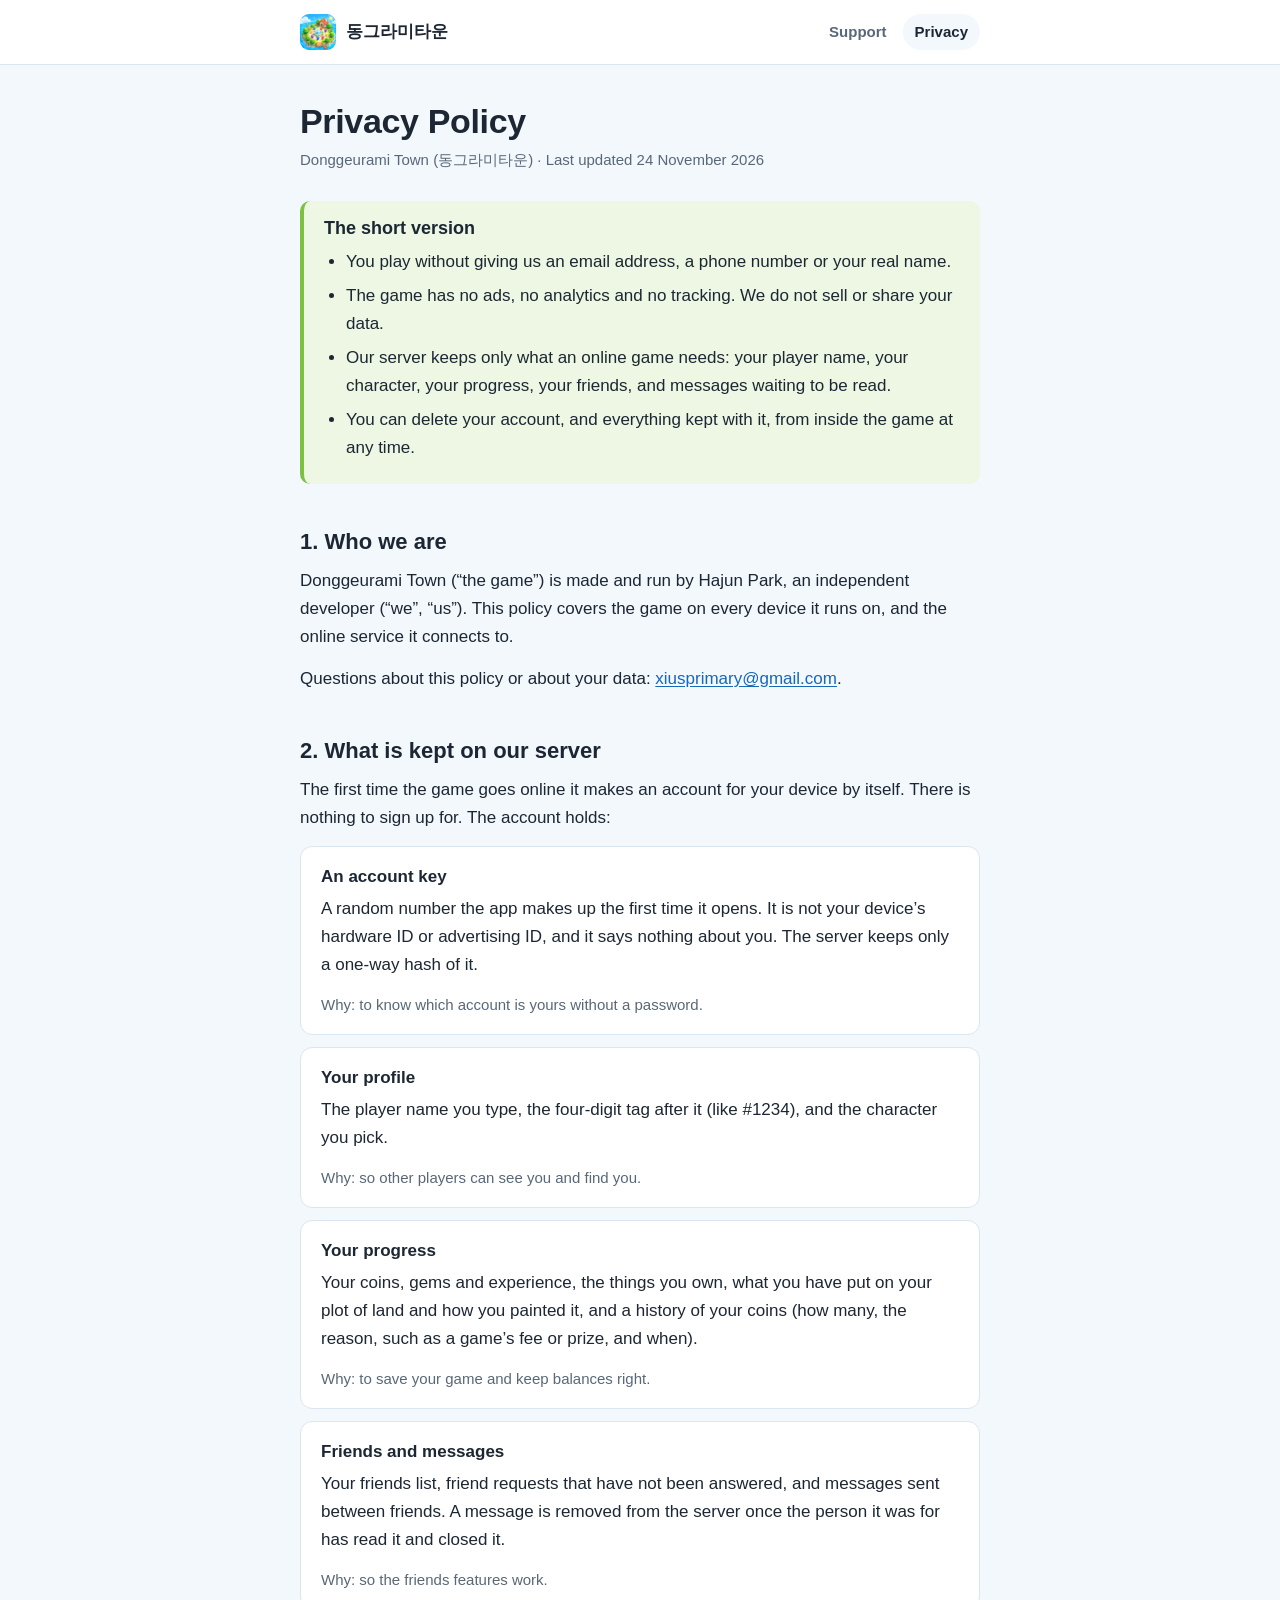
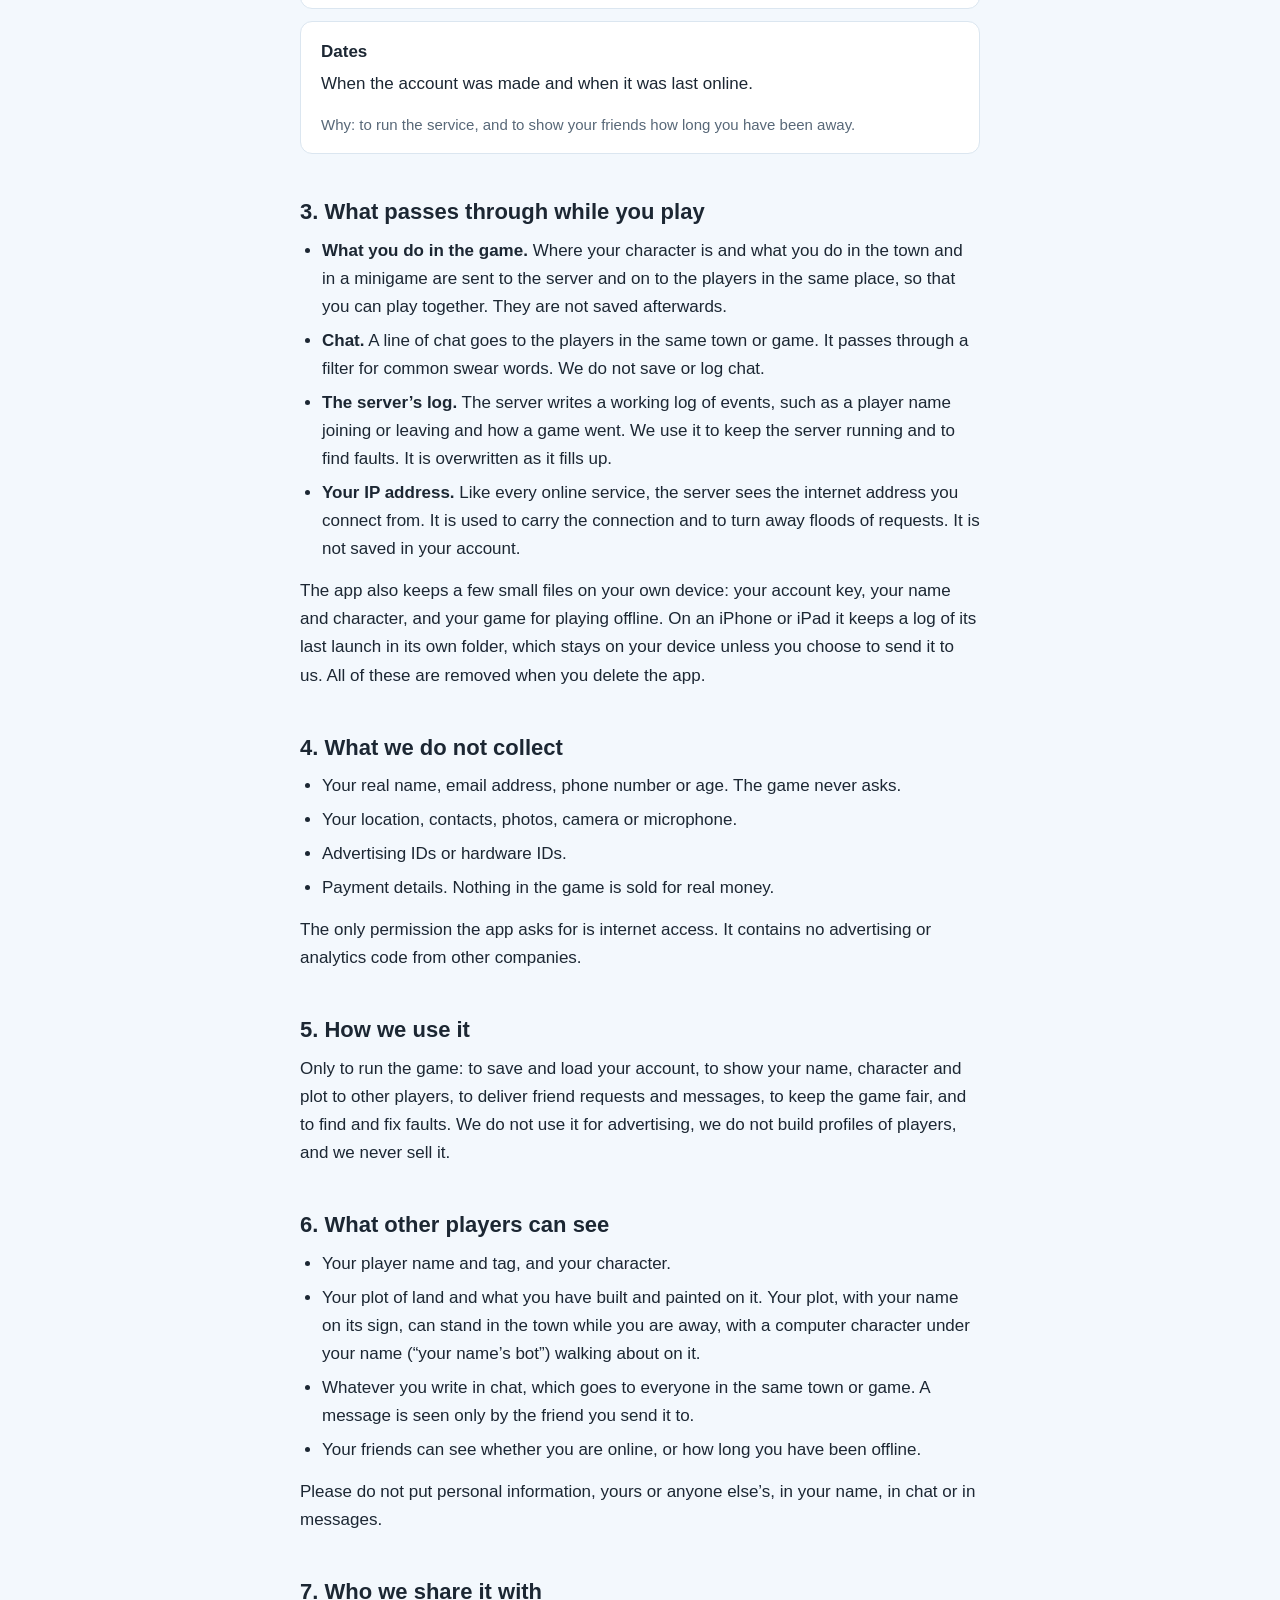
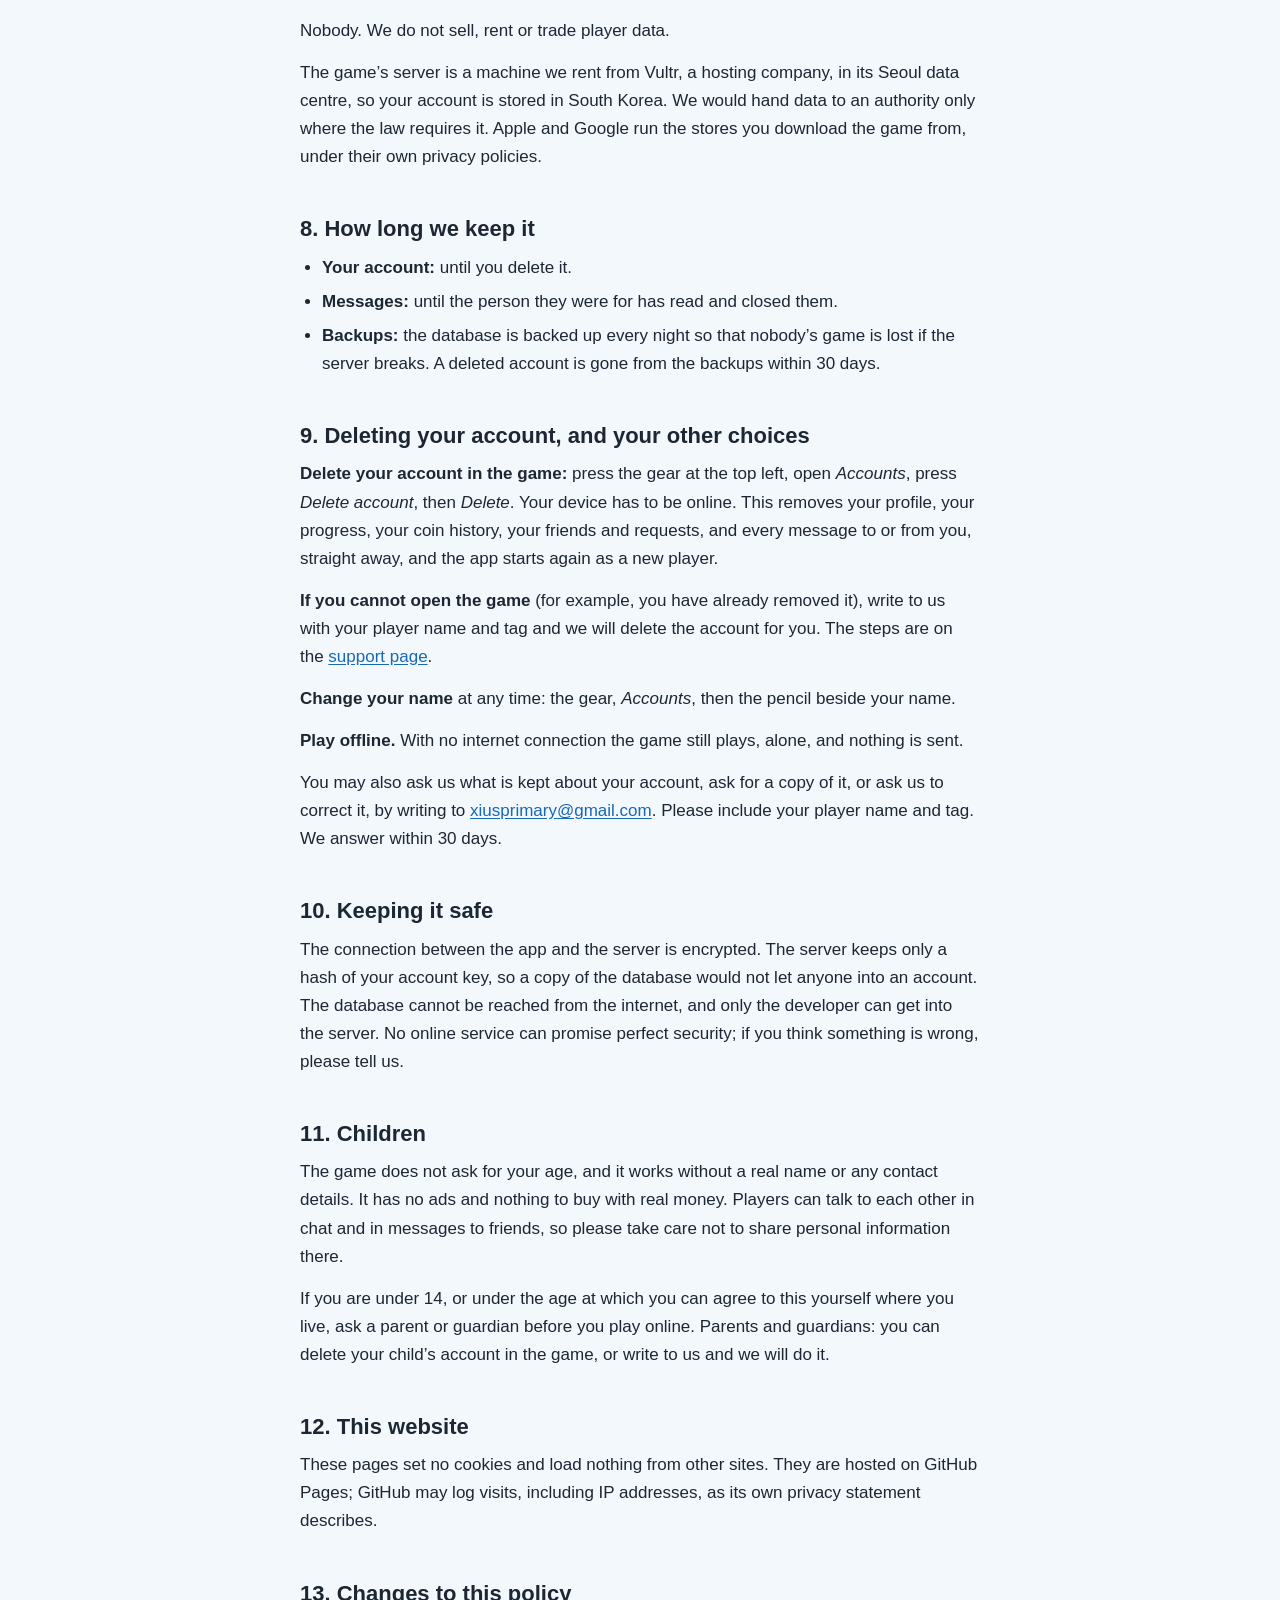
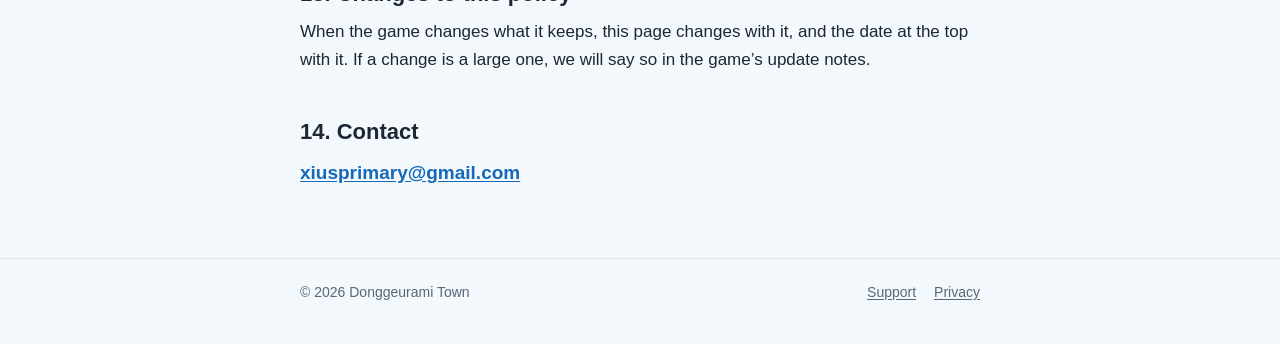
==== privacy.html @ d201f07f "The support page and the privacy policy of Donggeurami Town Three plain pages for GitHub Pages: a fr" ====
<!doctype html>
<html lang="en">
<head>
  <meta charset="utf-8">
  <meta name="viewport" content="width=device-width, initial-scale=1">
  <title>Privacy Policy · Donggeurami Town</title>
  <meta name="description" content="What Donggeurami Town (동그라미타운) keeps about its players, why, and how to delete it.">
  <link rel="icon" type="image/png" href="favicon.png">
  <link rel="apple-touch-icon" href="apple-touch-icon.png">
  <link rel="stylesheet" href="style.css">
</head>
<body>
  <header class="top">
    <div class="wrap">
      <a class="brand" href="./"><img src="icon.jpg" alt="" width="36" height="36"><span lang="ko">동그라미타운</span></a>
      <nav>
        <a href="support.html">Support</a>
        <a href="privacy.html" aria-current="page">Privacy</a>
      </nav>
    </div>
  </header>

  <main>
    <div class="wrap">
      <h1>Privacy Policy</h1>
      <p class="sub">Donggeurami Town (<span lang="ko">동그라미타운</span>) · Last updated 24 November 2026</p>

      <div class="note">
        <h2>The short version</h2>
        <ul>
          <li>You play without giving us an email address, a phone number or your real name.</li>
          <li>The game has no ads, no analytics and no tracking. We do not sell or share your data.</li>
          <li>Our server keeps only what an online game needs: your player name, your character, your progress, your friends, and messages waiting to be read.</li>
          <li>You can delete your account, and everything kept with it, from inside the game at any time.</li>
        </ul>
      </div>

      <h2 id="who">1. Who we are</h2>
      <p>Donggeurami Town (“the game”) is made and run by Hajun Park, an independent developer (“we”, “us”). This policy covers the game on every device it runs on, and the online service it connects to.</p>
      <p>Questions about this policy or about your data: <a href="mailto:xiusprimary@gmail.com">xiusprimary@gmail.com</a>.</p>

      <h2 id="kept">2. What is kept on our server</h2>
      <p>The first time the game goes online it makes an account for your device by itself. There is nothing to sign up for. The account holds:</p>

      <div class="item">
        <h3>An account key</h3>
        <p>A random number the app makes up the first time it opens. It is not your device’s hardware ID or advertising ID, and it says nothing about you. The server keeps only a one-way hash of it.</p>
        <p class="why">Why: to know which account is yours without a password.</p>
      </div>
      <div class="item">
        <h3>Your profile</h3>
        <p>The player name you type, the four-digit tag after it (like #1234), and the character you pick.</p>
        <p class="why">Why: so other players can see you and find you.</p>
      </div>
      <div class="item">
        <h3>Your progress</h3>
        <p>Your coins, gems and experience, the things you own, what you have put on your plot of land and how you painted it, and a history of your coins (how many, the reason, such as a game’s fee or prize, and when).</p>
        <p class="why">Why: to save your game and keep balances right.</p>
      </div>
      <div class="item">
        <h3>Friends and messages</h3>
        <p>Your friends list, friend requests that have not been answered, and messages sent between friends. A message is removed from the server once the person it was for has read it and closed it.</p>
        <p class="why">Why: so the friends features work.</p>
      </div>
      <div class="item">
        <h3>Dates</h3>
        <p>When the account was made and when it was last online.</p>
        <p class="why">Why: to run the service, and to show your friends how long you have been away.</p>
      </div>

      <h2 id="passing">3. What passes through while you play</h2>
      <ul>
        <li><strong>What you do in the game.</strong> Where your character is and what you do in the town and in a minigame are sent to the server and on to the players in the same place, so that you can play together. They are not saved afterwards.</li>
        <li><strong>Chat.</strong> A line of chat goes to the players in the same town or game. It passes through a filter for common swear words. We do not save or log chat.</li>
        <li><strong>The server’s log.</strong> The server writes a working log of events, such as a player name joining or leaving and how a game went. We use it to keep the server running and to find faults. It is overwritten as it fills up.</li>
        <li><strong>Your IP address.</strong> Like every online service, the server sees the internet address you connect from. It is used to carry the connection and to turn away floods of requests. It is not saved in your account.</li>
      </ul>
      <p>The app also keeps a few small files on your own device: your account key, your name and character, and your game for playing offline. On an iPhone or iPad it keeps a log of its last launch in its own folder, which stays on your device unless you choose to send it to us. All of these are removed when you delete the app.</p>

      <h2 id="not">4. What we do not collect</h2>
      <ul>
        <li>Your real name, email address, phone number or age. The game never asks.</li>
        <li>Your location, contacts, photos, camera or microphone.</li>
        <li>Advertising IDs or hardware IDs.</li>
        <li>Payment details. Nothing in the game is sold for real money.</li>
      </ul>
      <p>The only permission the app asks for is internet access. It contains no advertising or analytics code from other companies.</p>

      <h2 id="use">5. How we use it</h2>
      <p>Only to run the game: to save and load your account, to show your name, character and plot to other players, to deliver friend requests and messages, to keep the game fair, and to find and fix faults. We do not use it for advertising, we do not build profiles of players, and we never sell it.</p>

      <h2 id="seen">6. What other players can see</h2>
      <ul>
        <li>Your player name and tag, and your character.</li>
        <li>Your plot of land and what you have built and painted on it. Your plot, with your name on its sign, can stand in the town while you are away, with a computer character under your name (“your name’s bot”) walking about on it.</li>
        <li>Whatever you write in chat, which goes to everyone in the same town or game. A message is seen only by the friend you send it to.</li>
        <li>Your friends can see whether you are online, or how long you have been offline.</li>
      </ul>
      <p>Please do not put personal information, yours or anyone else’s, in your name, in chat or in messages.</p>

      <h2 id="share">7. Who we share it with</h2>
      <p>Nobody. We do not sell, rent or trade player data.</p>
      <p>The game’s server is a machine we rent from Vultr, a hosting company, in its Seoul data centre, so your account is stored in South Korea. We would hand data to an authority only where the law requires it. Apple and Google run the stores you download the game from, under their own privacy policies.</p>

      <h2 id="long">8. How long we keep it</h2>
      <ul>
        <li><strong>Your account:</strong> until you delete it.</li>
        <li><strong>Messages:</strong> until the person they were for has read and closed them.</li>
        <li><strong>Backups:</strong> the database is backed up every night so that nobody’s game is lost if the server breaks. A deleted account is gone from the backups within 30 days.</li>
      </ul>

      <h2 id="choices">9. Deleting your account, and your other choices</h2>
      <p><strong>Delete your account in the game:</strong> press the gear at the top left, open <em>Accounts</em>, press <em>Delete account</em>, then <em>Delete</em>. Your device has to be online. This removes your profile, your progress, your coin history, your friends and requests, and every message to or from you, straight away, and the app starts again as a new player.</p>
      <p><strong>If you cannot open the game</strong> (for example, you have already removed it), write to us with your player name and tag and we will delete the account for you. The steps are on the <a href="support.html#delete-account">support page</a>.</p>
      <p><strong>Change your name</strong> at any time: the gear, <em>Accounts</em>, then the pencil beside your name.</p>
      <p><strong>Play offline.</strong> With no internet connection the game still plays, alone, and nothing is sent.</p>
      <p>You may also ask us what is kept about your account, ask for a copy of it, or ask us to correct it, by writing to <a href="mailto:xiusprimary@gmail.com">xiusprimary@gmail.com</a>. Please include your player name and tag. We answer within 30 days.</p>

      <h2 id="safe">10. Keeping it safe</h2>
      <p>The connection between the app and the server is encrypted. The server keeps only a hash of your account key, so a copy of the database would not let anyone into an account. The database cannot be reached from the internet, and only the developer can get into the server. No online service can promise perfect security; if you think something is wrong, please tell us.</p>

      <h2 id="children">11. Children</h2>
      <p>The game does not ask for your age, and it works without a real name or any contact details. It has no ads and nothing to buy with real money. Players can talk to each other in chat and in messages to friends, so please take care not to share personal information there.</p>
      <p>If you are under 14, or under the age at which you can agree to this yourself where you live, ask a parent or guardian before you play online. Parents and guardians: you can delete your child’s account in the game, or write to us and we will do it.</p>

      <h2 id="site">12. This website</h2>
      <p>These pages set no cookies and load nothing from other sites. They are hosted on GitHub Pages; GitHub may log visits, including IP addresses, as its own privacy statement describes.</p>

      <h2 id="changes">13. Changes to this policy</h2>
      <p>When the game changes what it keeps, this page changes with it, and the date at the top with it. If a change is a large one, we will say so in the game’s update notes.</p>

      <h2 id="contact">14. Contact</h2>
      <p><a class="mail" href="mailto:xiusprimary@gmail.com">xiusprimary@gmail.com</a></p>
    </div>
  </main>

  <footer>
    <div class="wrap">
      <span class="who">&copy; 2026 Donggeurami Town</span>
      <a href="support.html">Support</a>
      <a href="privacy.html">Privacy</a>
    </div>
  </footer>
</body>
</html>
---- style.css ----
/* Donggeurami Town: the site's one stylesheet. No fonts or scripts are
   fetched from anywhere: every page is these files alone. */

:root {
  color-scheme: light dark;
  --bg: #f3f8fd;
  --surface: #ffffff;
  --line: #dbe6f0;
  --text: #1c2733;
  --muted: #586878;
  --link: #1668b8;
  --note-bg: #edf7e4;
  --note-line: #7cc142;
  --shadow: 0 1px 2px rgba(20, 50, 80, 0.06), 0 6px 20px rgba(20, 50, 80, 0.06);
}

@media (prefers-color-scheme: dark) {
  :root {
    --bg: #10161d;
    --surface: #18212b;
    --line: #2a3644;
    --text: #e6edf3;
    --muted: #9fb0c0;
    --link: #6cb6ff;
    --note-bg: #1a2a1c;
    --note-line: #5a9a35;
    --shadow: none;
  }
}

* { box-sizing: border-box; }

html { -webkit-text-size-adjust: 100%; }

body {
  margin: 0;
  background: var(--bg);
  color: var(--text);
  font: 17px/1.65 -apple-system, BlinkMacSystemFont, "Segoe UI", Roboto,
    "Apple SD Gothic Neo", "Noto Sans KR", "Malgun Gothic", Helvetica, Arial,
    sans-serif;
}

a { color: var(--link); text-underline-offset: 2px; }
a:hover { text-decoration-thickness: 2px; }

.wrap {
  max-width: 720px;
  margin: 0 auto;
  padding: 0 20px;
}

/* The bar along the top of the inner pages. */
.top {
  background: var(--surface);
  border-bottom: 1px solid var(--line);
}
.top .wrap {
  display: flex;
  align-items: center;
  gap: 12px;
  min-height: 64px;
  flex-wrap: wrap;
}
.brand {
  display: flex;
  align-items: center;
  gap: 10px;
  color: var(--text);
  text-decoration: none;
  font-weight: 700;
  margin-right: auto;
}
.brand img {
  width: 36px;
  height: 36px;
  border-radius: 9px;
  display: block;
}
.top nav { display: flex; gap: 4px; }
.top nav a {
  padding: 6px 12px;
  border-radius: 999px;
  color: var(--muted);
  text-decoration: none;
  font-size: 15px;
  font-weight: 600;
}
.top nav a:hover { color: var(--text); }
.top nav a[aria-current="page"] {
  background: var(--bg);
  color: var(--text);
}

main { padding: 36px 0 56px; }

h1 {
  font-size: 34px;
  line-height: 1.2;
  margin: 0 0 6px;
  letter-spacing: -0.01em;
}
.sub {
  color: var(--muted);
  margin: 0 0 28px;
  font-size: 15px;
}
h2 {
  font-size: 22px;
  line-height: 1.3;
  margin: 44px 0 10px;
  scroll-margin-top: 16px;
}
h3 {
  font-size: 17px;
  margin: 0 0 4px;
}
p { margin: 0 0 14px; }
ul, ol { margin: 0 0 14px; padding-left: 22px; }
li { margin-bottom: 6px; }

/* The short version, and anything else set apart in green. */
.note {
  background: var(--note-bg);
  border-left: 4px solid var(--note-line);
  border-radius: 10px;
  padding: 16px 20px;
  margin: 0 0 8px;
}
.note h2 { margin: 0 0 8px; font-size: 18px; }
.note ul { margin-bottom: 0; }

/* One thing that is kept, or one question and its answer. */
.item {
  background: var(--surface);
  border: 1px solid var(--line);
  border-radius: 12px;
  padding: 16px 20px;
  margin: 0 0 12px;
  scroll-margin-top: 16px;
}
.item p:last-child,
.item ol:last-child,
.item ul:last-child { margin-bottom: 0; }
.item .why { color: var(--muted); font-size: 15px; }

.mail {
  font-weight: 700;
  font-size: 19px;
  word-break: break-all;
}

/* The front page. */
.hero {
  text-align: center;
  padding: 64px 0 20px;
}
.hero img {
  width: 128px;
  height: 128px;
  border-radius: 29px;
  box-shadow: var(--shadow);
}
.hero h1 { font-size: 40px; margin: 22px 0 2px; }
.hero .latin {
  color: var(--muted);
  font-weight: 600;
  margin: 0 0 16px;
}
.hero .about {
  max-width: 460px;
  margin: 0 auto;
}
.cards {
  display: grid;
  grid-template-columns: 1fr 1fr;
  gap: 14px;
  margin: 34px 0 0;
}
.card {
  display: block;
  background: var(--surface);
  border: 1px solid var(--line);
  border-radius: 14px;
  padding: 20px;
  color: var(--text);
  text-decoration: none;
  box-shadow: var(--shadow);
}
.card:hover { border-color: var(--link); }
.card strong { display: block; font-size: 18px; margin-bottom: 2px; }
.card span { color: var(--muted); font-size: 15px; line-height: 1.45; display: block; }

footer {
  border-top: 1px solid var(--line);
  color: var(--muted);
  font-size: 14px;
  padding: 22px 0 40px;
}
footer .wrap { display: flex; gap: 6px 18px; flex-wrap: wrap; }
footer a { color: var(--muted); }
footer .who { margin-right: auto; }

@media (max-width: 540px) {
  body { font-size: 16px; }
  h1 { font-size: 28px; }
  .hero { padding-top: 44px; }
  .hero h1 { font-size: 32px; }
  .cards { grid-template-columns: 1fr; }
  .top .wrap { padding-top: 10px; padding-bottom: 10px; }
}
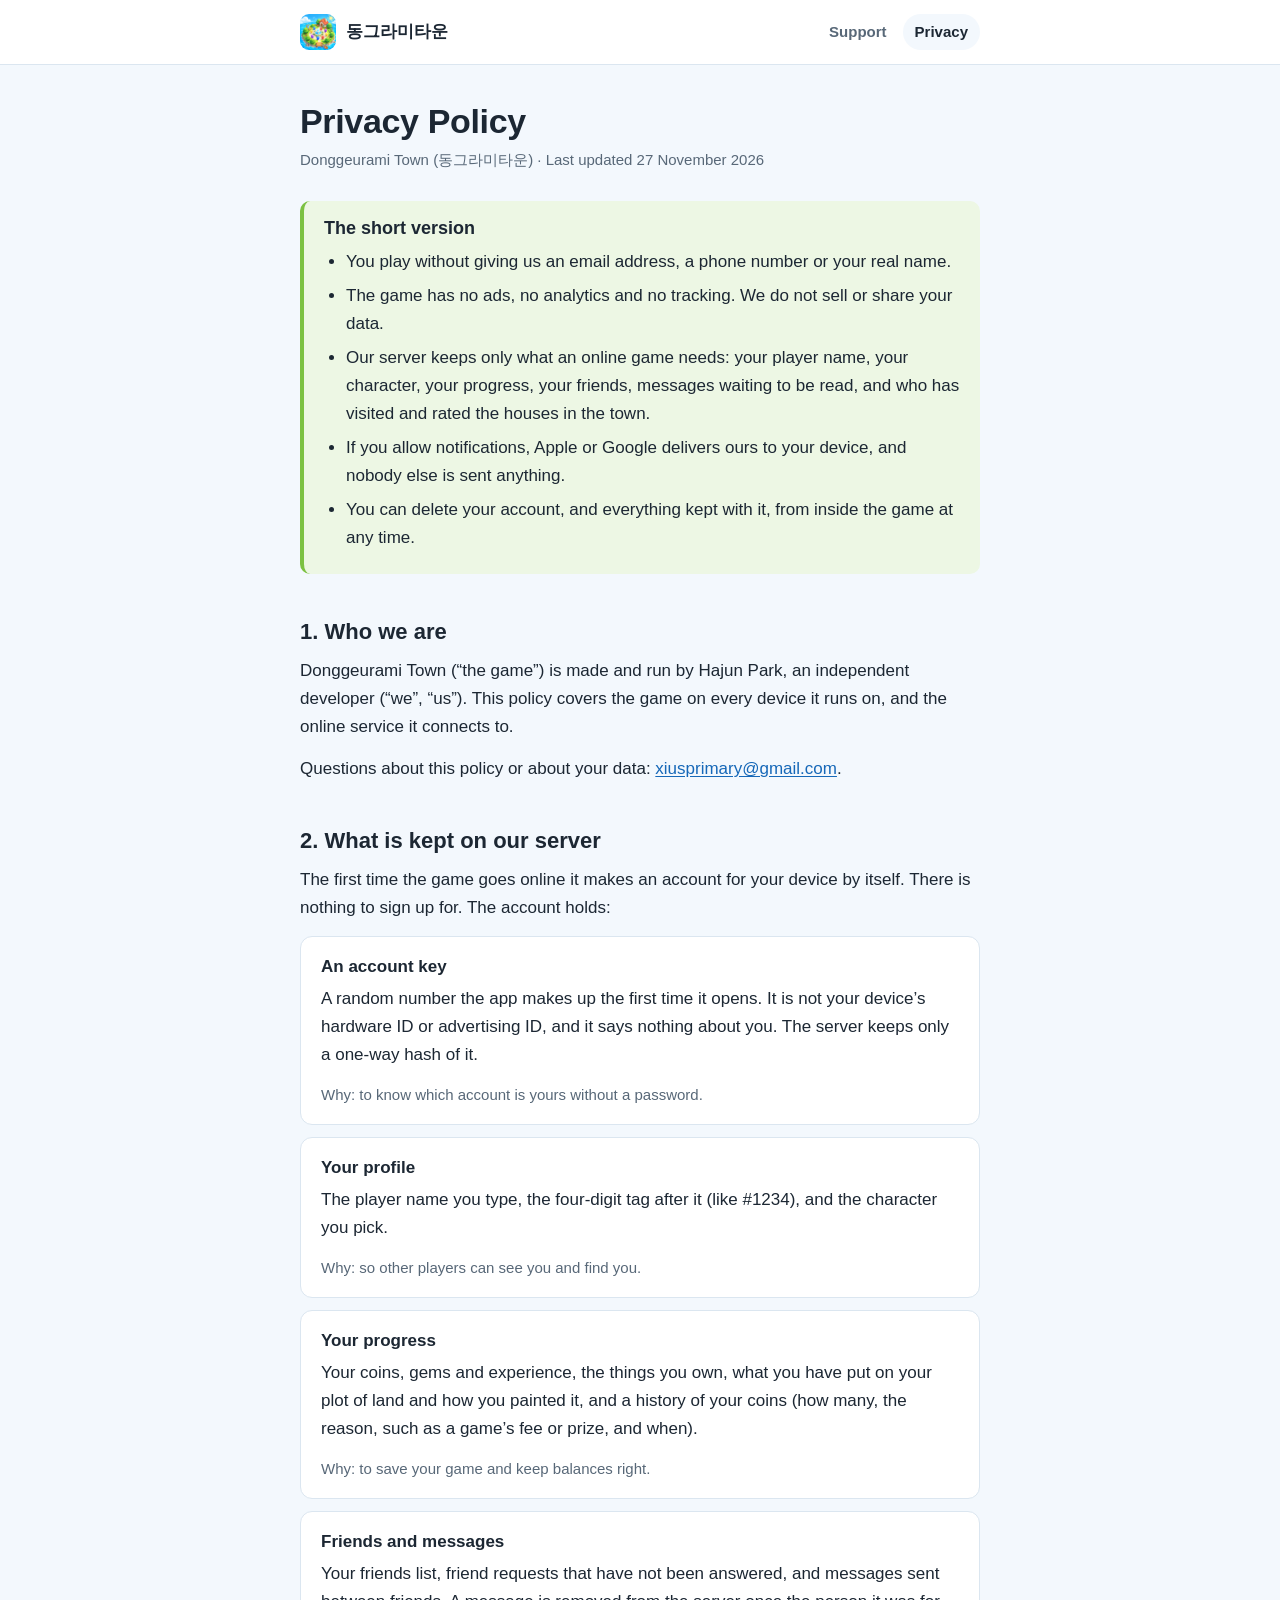
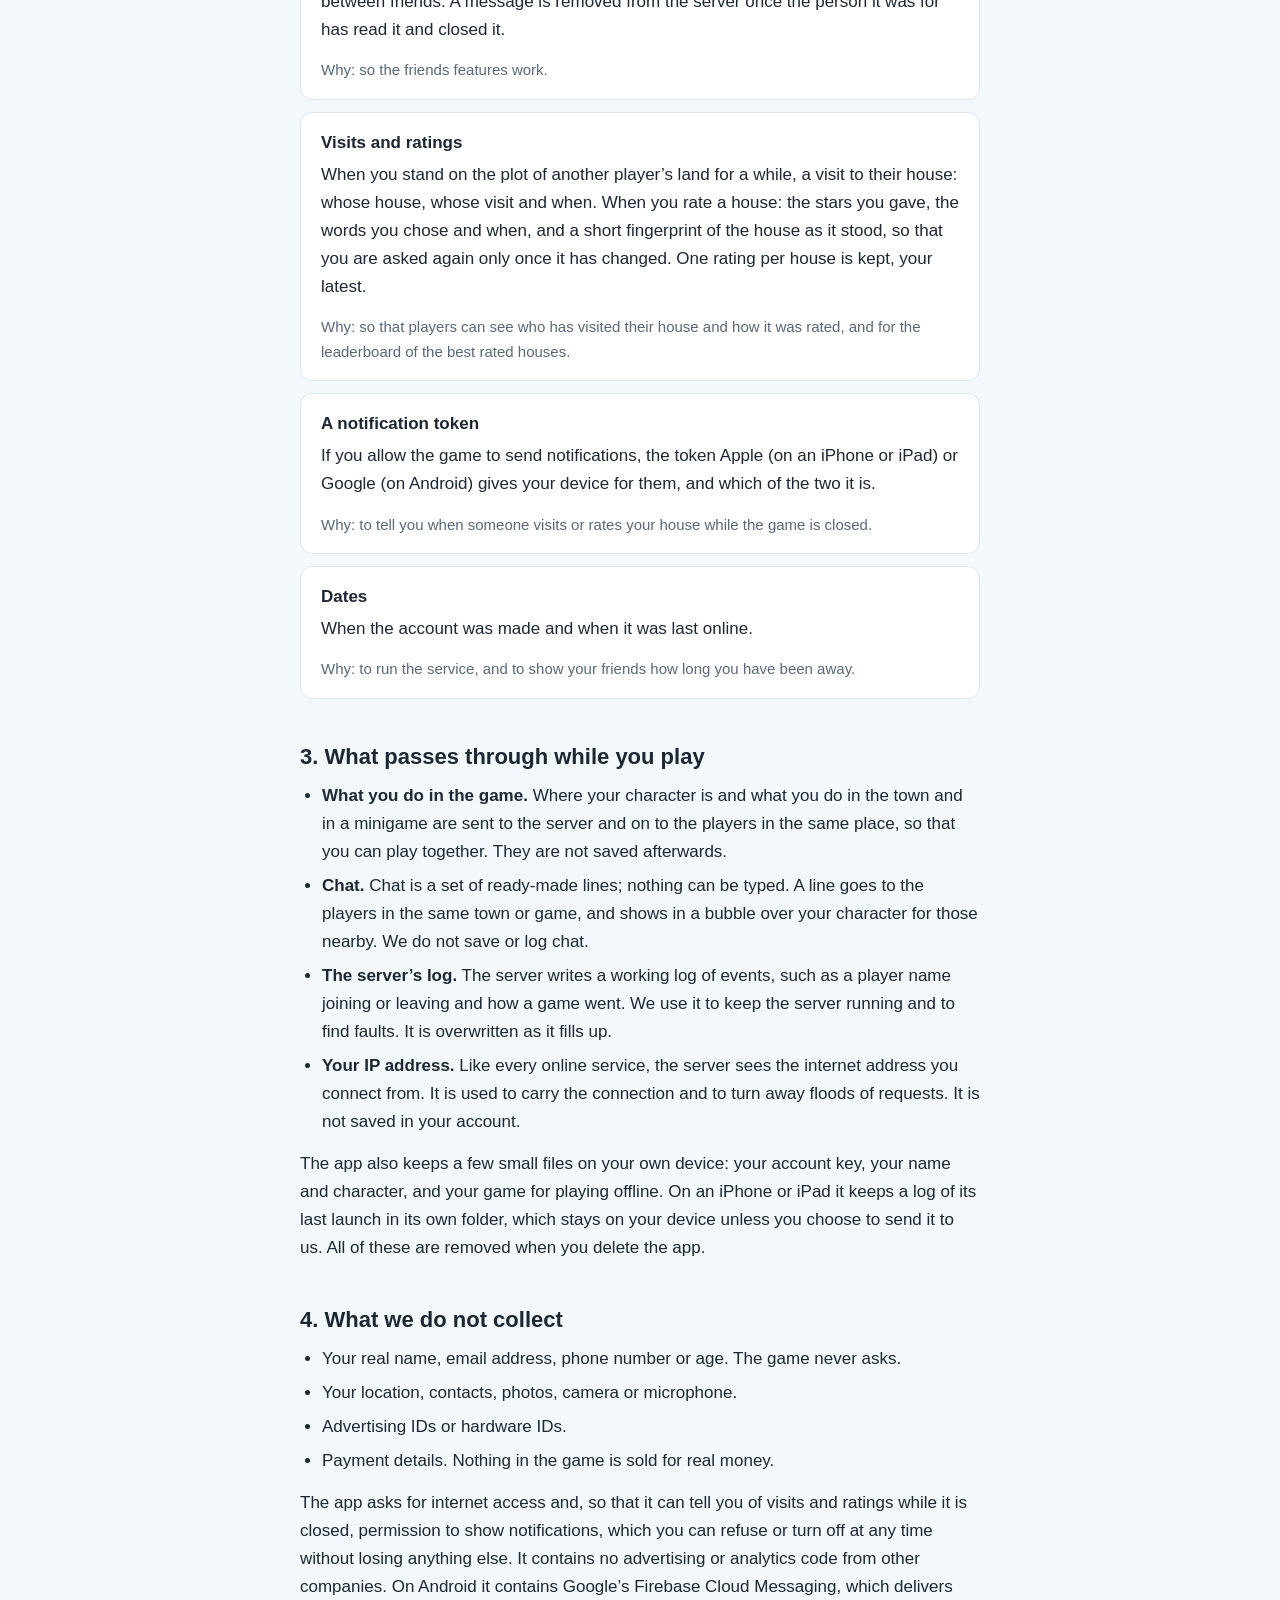
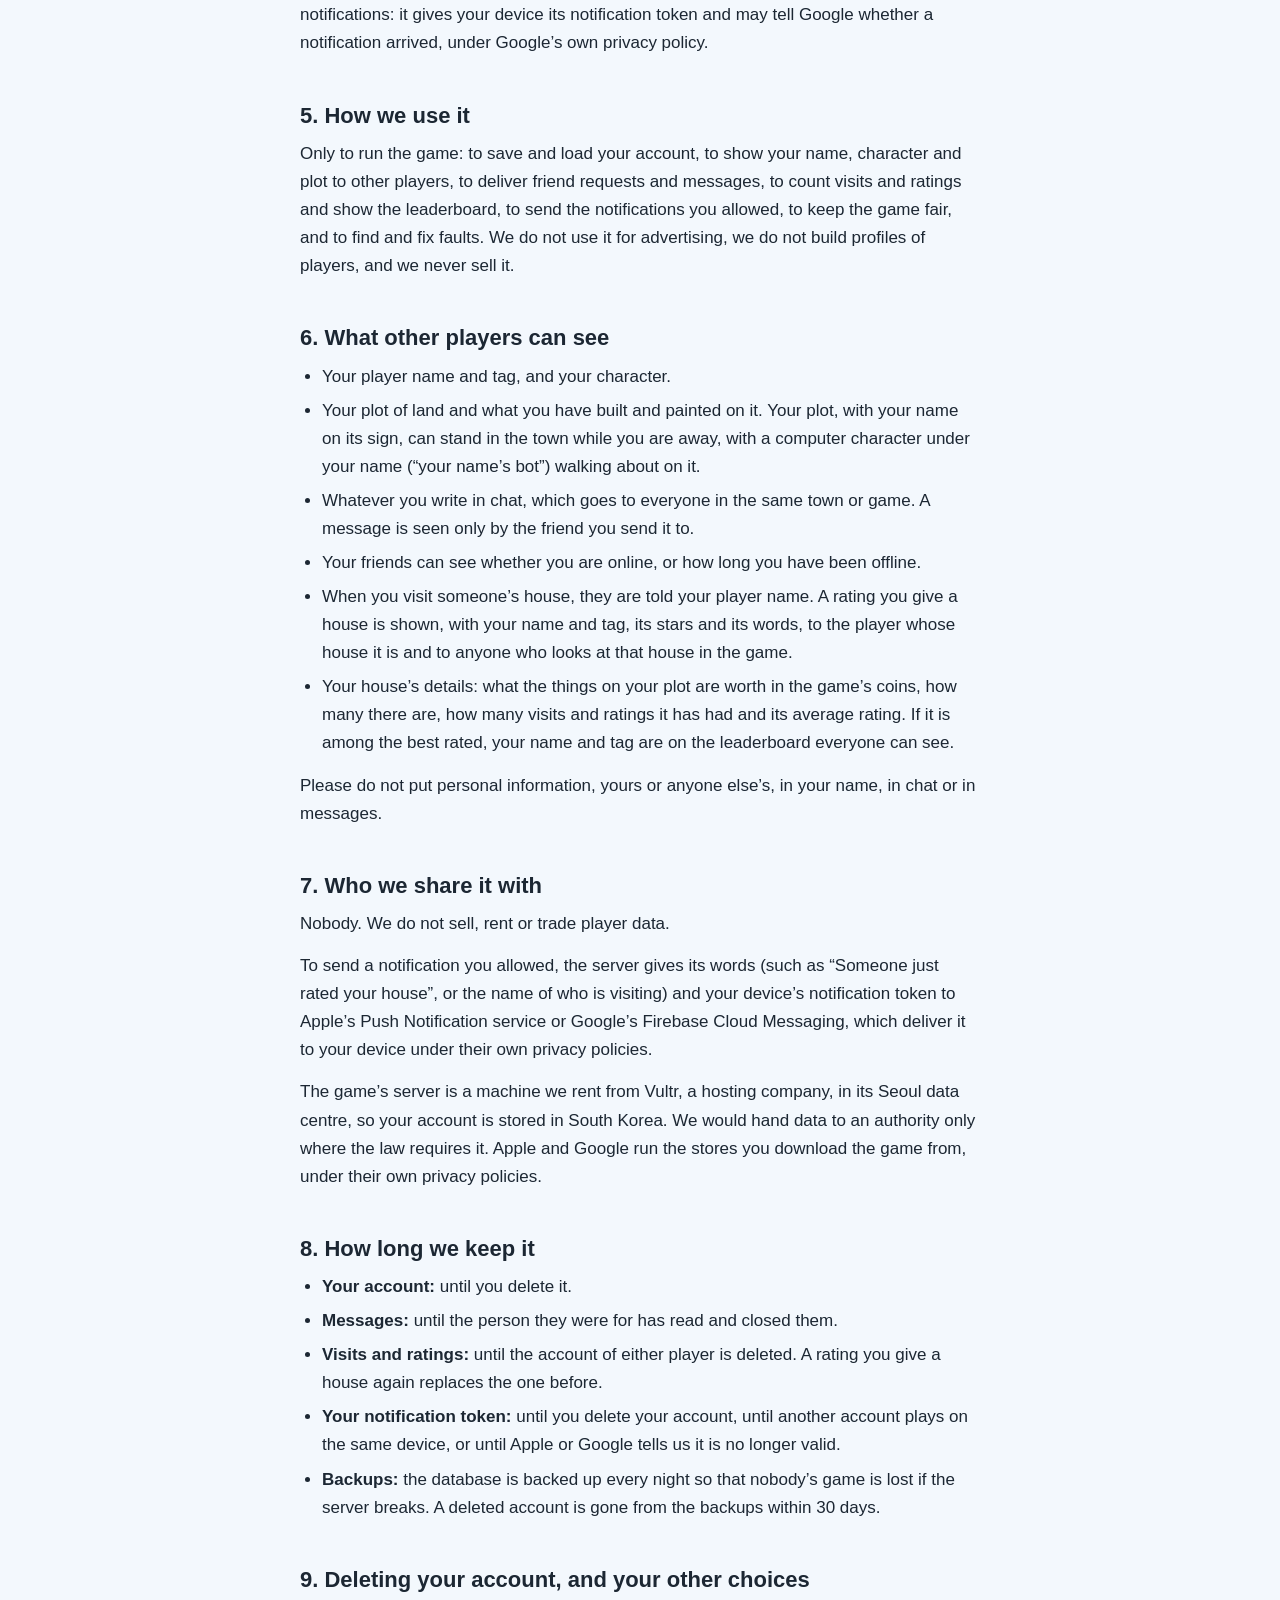
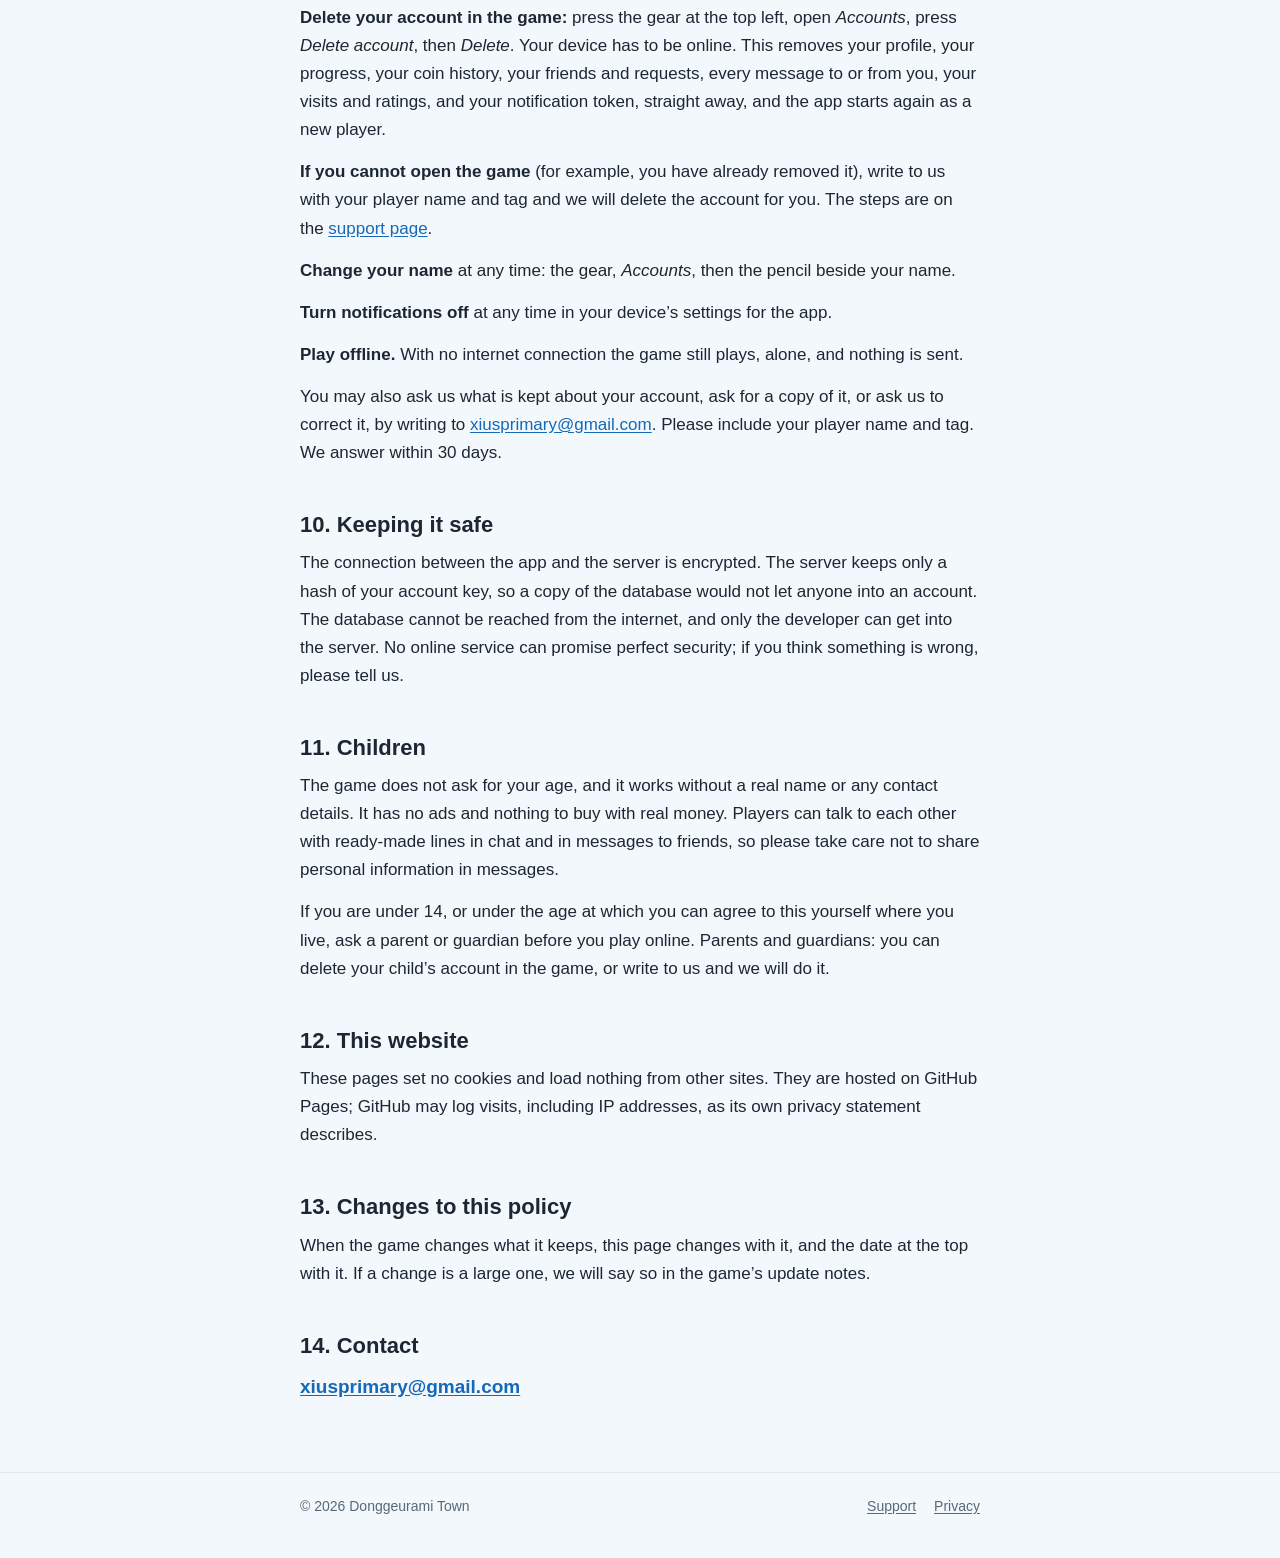
==== commit db0b7c79: "The privacy policy for houses visited and rated, notifications and quick chat only (27 November 2026" ====
--- a/privacy.html
+++ b/privacy.html
@@ -23,14 +23,15 @@
   <main>
     <div class="wrap">
       <h1>Privacy Policy</h1>
-      <p class="sub">Donggeurami Town (<span lang="ko">동그라미타운</span>) · Last updated 24 November 2026</p>
+      <p class="sub">Donggeurami Town (<span lang="ko">동그라미타운</span>) · Last updated 27 November 2026</p>
 
       <div class="note">
         <h2>The short version</h2>
         <ul>
           <li>You play without giving us an email address, a phone number or your real name.</li>
           <li>The game has no ads, no analytics and no tracking. We do not sell or share your data.</li>
-          <li>Our server keeps only what an online game needs: your player name, your character, your progress, your friends, and messages waiting to be read.</li>
+          <li>Our server keeps only what an online game needs: your player name, your character, your progress, your friends, messages waiting to be read, and who has visited and rated the houses in the town.</li>
+          <li>If you allow notifications, Apple or Google delivers ours to your device, and nobody else is sent anything.</li>
           <li>You can delete your account, and everything kept with it, from inside the game at any time.</li>
         </ul>
       </div>
@@ -63,6 +64,16 @@
         <p class="why">Why: so the friends features work.</p>
       </div>
       <div class="item">
+        <h3>Visits and ratings</h3>
+        <p>When you stand on the plot of another player’s land for a while, a visit to their house: whose house, whose visit and when. When you rate a house: the stars you gave, the words you chose and when, and a short fingerprint of the house as it stood, so that you are asked again only once it has changed. One rating per house is kept, your latest.</p>
+        <p class="why">Why: so that players can see who has visited their house and how it was rated, and for the leaderboard of the best rated houses.</p>
+      </div>
+      <div class="item">
+        <h3>A notification token</h3>
+        <p>If you allow the game to send notifications, the token Apple (on an iPhone or iPad) or Google (on Android) gives your device for them, and which of the two it is.</p>
+        <p class="why">Why: to tell you when someone visits or rates your house while the game is closed.</p>
+      </div>
+      <div class="item">
         <h3>Dates</h3>
         <p>When the account was made and when it was last online.</p>
         <p class="why">Why: to run the service, and to show your friends how long you have been away.</p>
@@ -71,7 +82,7 @@
       <h2 id="passing">3. What passes through while you play</h2>
       <ul>
         <li><strong>What you do in the game.</strong> Where your character is and what you do in the town and in a minigame are sent to the server and on to the players in the same place, so that you can play together. They are not saved afterwards.</li>
-        <li><strong>Chat.</strong> A line of chat goes to the players in the same town or game. It passes through a filter for common swear words. We do not save or log chat.</li>
+        <li><strong>Chat.</strong> Chat is a set of ready-made lines; nothing can be typed. A line goes to the players in the same town or game, and shows in a bubble over your character for those nearby. We do not save or log chat.</li>
         <li><strong>The server’s log.</strong> The server writes a working log of events, such as a player name joining or leaving and how a game went. We use it to keep the server running and to find faults. It is overwritten as it fills up.</li>
         <li><strong>Your IP address.</strong> Like every online service, the server sees the internet address you connect from. It is used to carry the connection and to turn away floods of requests. It is not saved in your account.</li>
       </ul>
@@ -84,10 +95,10 @@
         <li>Advertising IDs or hardware IDs.</li>
         <li>Payment details. Nothing in the game is sold for real money.</li>
       </ul>
-      <p>The only permission the app asks for is internet access. It contains no advertising or analytics code from other companies.</p>
+      <p>The app asks for internet access and, so that it can tell you of visits and ratings while it is closed, permission to show notifications, which you can refuse or turn off at any time without losing anything else. It contains no advertising or analytics code from other companies. On Android it contains Google’s Firebase Cloud Messaging, which delivers notifications: it gives your device its notification token and may tell Google whether a notification arrived, under Google’s own privacy policy.</p>
 
       <h2 id="use">5. How we use it</h2>
-      <p>Only to run the game: to save and load your account, to show your name, character and plot to other players, to deliver friend requests and messages, to keep the game fair, and to find and fix faults. We do not use it for advertising, we do not build profiles of players, and we never sell it.</p>
+      <p>Only to run the game: to save and load your account, to show your name, character and plot to other players, to deliver friend requests and messages, to count visits and ratings and show the leaderboard, to send the notifications you allowed, to keep the game fair, and to find and fix faults. We do not use it for advertising, we do not build profiles of players, and we never sell it.</p>
 
       <h2 id="seen">6. What other players can see</h2>
       <ul>
@@ -95,24 +106,30 @@
         <li>Your plot of land and what you have built and painted on it. Your plot, with your name on its sign, can stand in the town while you are away, with a computer character under your name (“your name’s bot”) walking about on it.</li>
         <li>Whatever you write in chat, which goes to everyone in the same town or game. A message is seen only by the friend you send it to.</li>
         <li>Your friends can see whether you are online, or how long you have been offline.</li>
+        <li>When you visit someone’s house, they are told your player name. A rating you give a house is shown, with your name and tag, its stars and its words, to the player whose house it is and to anyone who looks at that house in the game.</li>
+        <li>Your house’s details: what the things on your plot are worth in the game’s coins, how many there are, how many visits and ratings it has had and its average rating. If it is among the best rated, your name and tag are on the leaderboard everyone can see.</li>
       </ul>
       <p>Please do not put personal information, yours or anyone else’s, in your name, in chat or in messages.</p>
 
       <h2 id="share">7. Who we share it with</h2>
       <p>Nobody. We do not sell, rent or trade player data.</p>
+      <p>To send a notification you allowed, the server gives its words (such as “Someone just rated your house”, or the name of who is visiting) and your device’s notification token to Apple’s Push Notification service or Google’s Firebase Cloud Messaging, which deliver it to your device under their own privacy policies.</p>
       <p>The game’s server is a machine we rent from Vultr, a hosting company, in its Seoul data centre, so your account is stored in South Korea. We would hand data to an authority only where the law requires it. Apple and Google run the stores you download the game from, under their own privacy policies.</p>
 
       <h2 id="long">8. How long we keep it</h2>
       <ul>
         <li><strong>Your account:</strong> until you delete it.</li>
         <li><strong>Messages:</strong> until the person they were for has read and closed them.</li>
+        <li><strong>Visits and ratings:</strong> until the account of either player is deleted. A rating you give a house again replaces the one before.</li>
+        <li><strong>Your notification token:</strong> until you delete your account, until another account plays on the same device, or until Apple or Google tells us it is no longer valid.</li>
         <li><strong>Backups:</strong> the database is backed up every night so that nobody’s game is lost if the server breaks. A deleted account is gone from the backups within 30 days.</li>
       </ul>
 
       <h2 id="choices">9. Deleting your account, and your other choices</h2>
-      <p><strong>Delete your account in the game:</strong> press the gear at the top left, open <em>Accounts</em>, press <em>Delete account</em>, then <em>Delete</em>. Your device has to be online. This removes your profile, your progress, your coin history, your friends and requests, and every message to or from you, straight away, and the app starts again as a new player.</p>
+      <p><strong>Delete your account in the game:</strong> press the gear at the top left, open <em>Accounts</em>, press <em>Delete account</em>, then <em>Delete</em>. Your device has to be online. This removes your profile, your progress, your coin history, your friends and requests, every message to or from you, your visits and ratings, and your notification token, straight away, and the app starts again as a new player.</p>
       <p><strong>If you cannot open the game</strong> (for example, you have already removed it), write to us with your player name and tag and we will delete the account for you. The steps are on the <a href="support.html#delete-account">support page</a>.</p>
       <p><strong>Change your name</strong> at any time: the gear, <em>Accounts</em>, then the pencil beside your name.</p>
+      <p><strong>Turn notifications off</strong> at any time in your device’s settings for the app.</p>
       <p><strong>Play offline.</strong> With no internet connection the game still plays, alone, and nothing is sent.</p>
       <p>You may also ask us what is kept about your account, ask for a copy of it, or ask us to correct it, by writing to <a href="mailto:xiusprimary@gmail.com">xiusprimary@gmail.com</a>. Please include your player name and tag. We answer within 30 days.</p>
 
@@ -120,7 +137,7 @@
       <p>The connection between the app and the server is encrypted. The server keeps only a hash of your account key, so a copy of the database would not let anyone into an account. The database cannot be reached from the internet, and only the developer can get into the server. No online service can promise perfect security; if you think something is wrong, please tell us.</p>
 
       <h2 id="children">11. Children</h2>
-      <p>The game does not ask for your age, and it works without a real name or any contact details. It has no ads and nothing to buy with real money. Players can talk to each other in chat and in messages to friends, so please take care not to share personal information there.</p>
+      <p>The game does not ask for your age, and it works without a real name or any contact details. It has no ads and nothing to buy with real money. Players can talk to each other with ready-made lines in chat and in messages to friends, so please take care not to share personal information in messages.</p>
       <p>If you are under 14, or under the age at which you can agree to this yourself where you live, ask a parent or guardian before you play online. Parents and guardians: you can delete your child’s account in the game, or write to us and we will do it.</p>
 
       <h2 id="site">12. This website</h2>
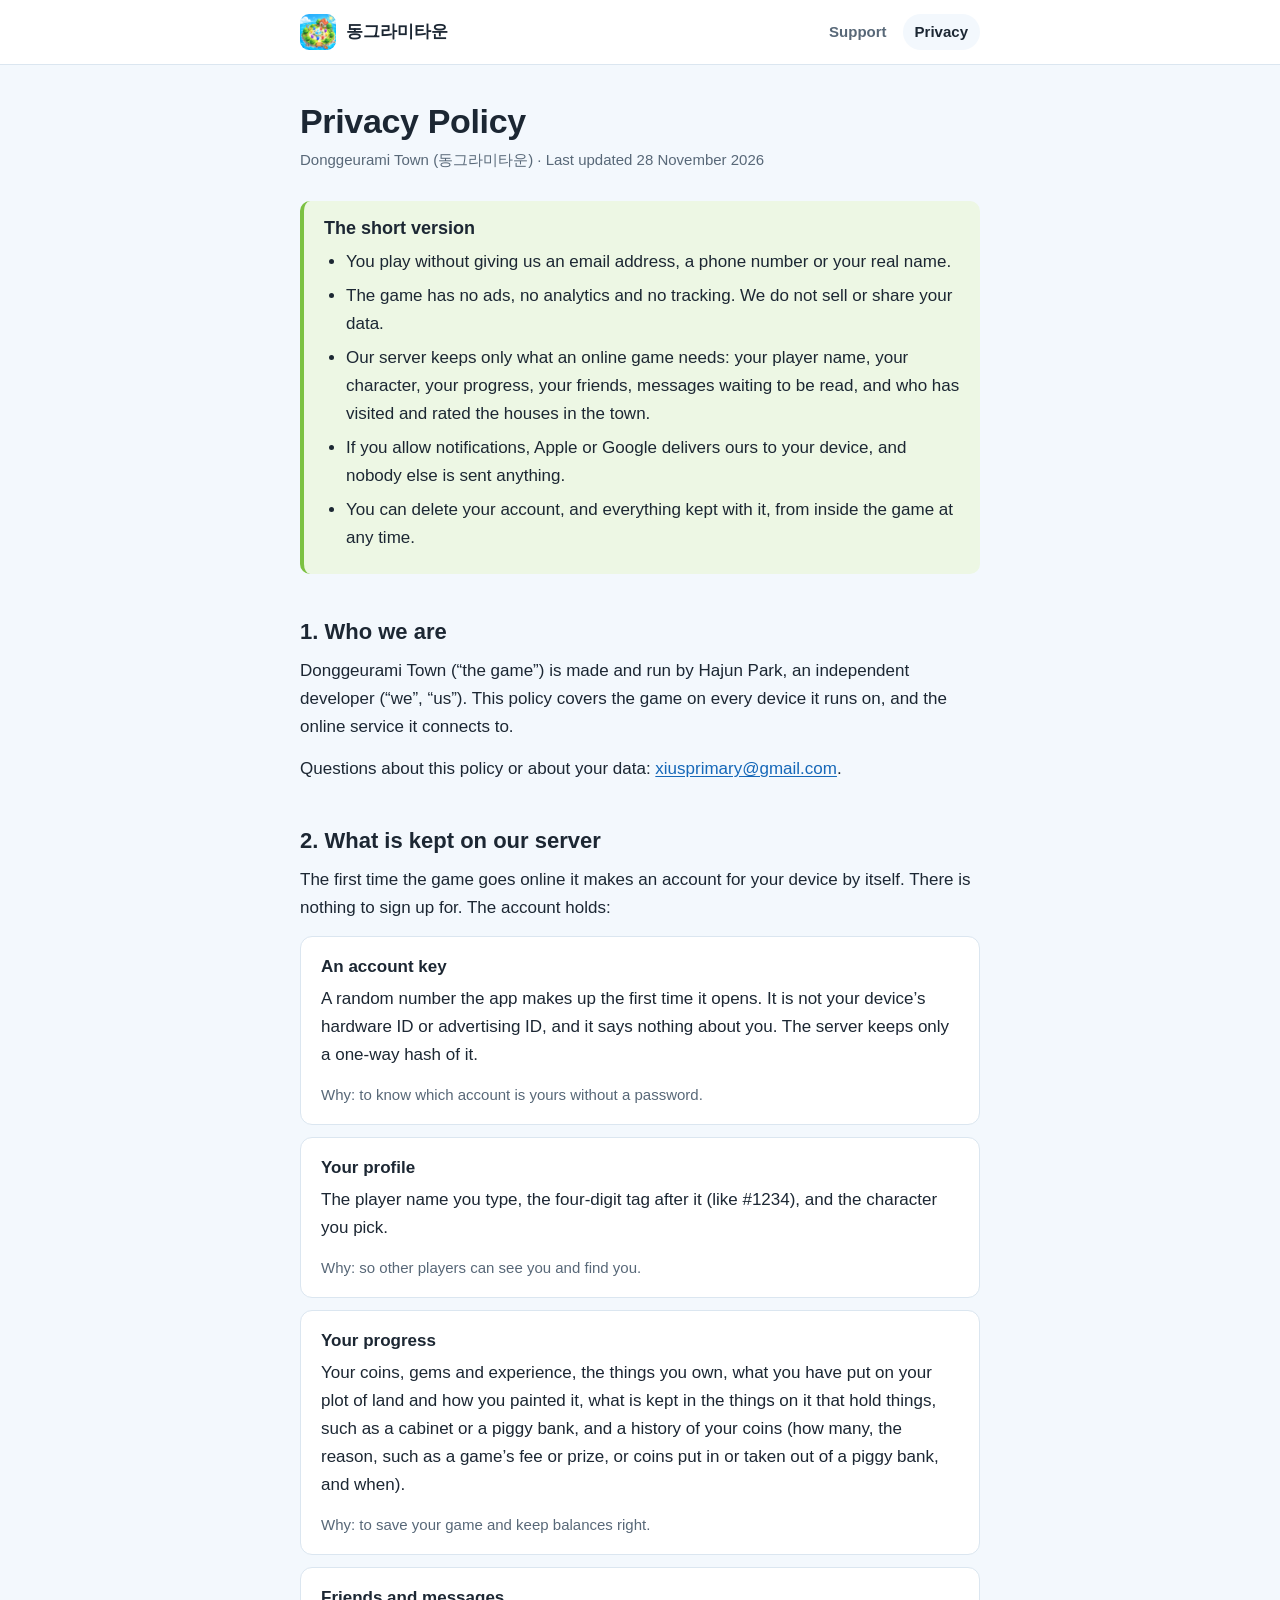
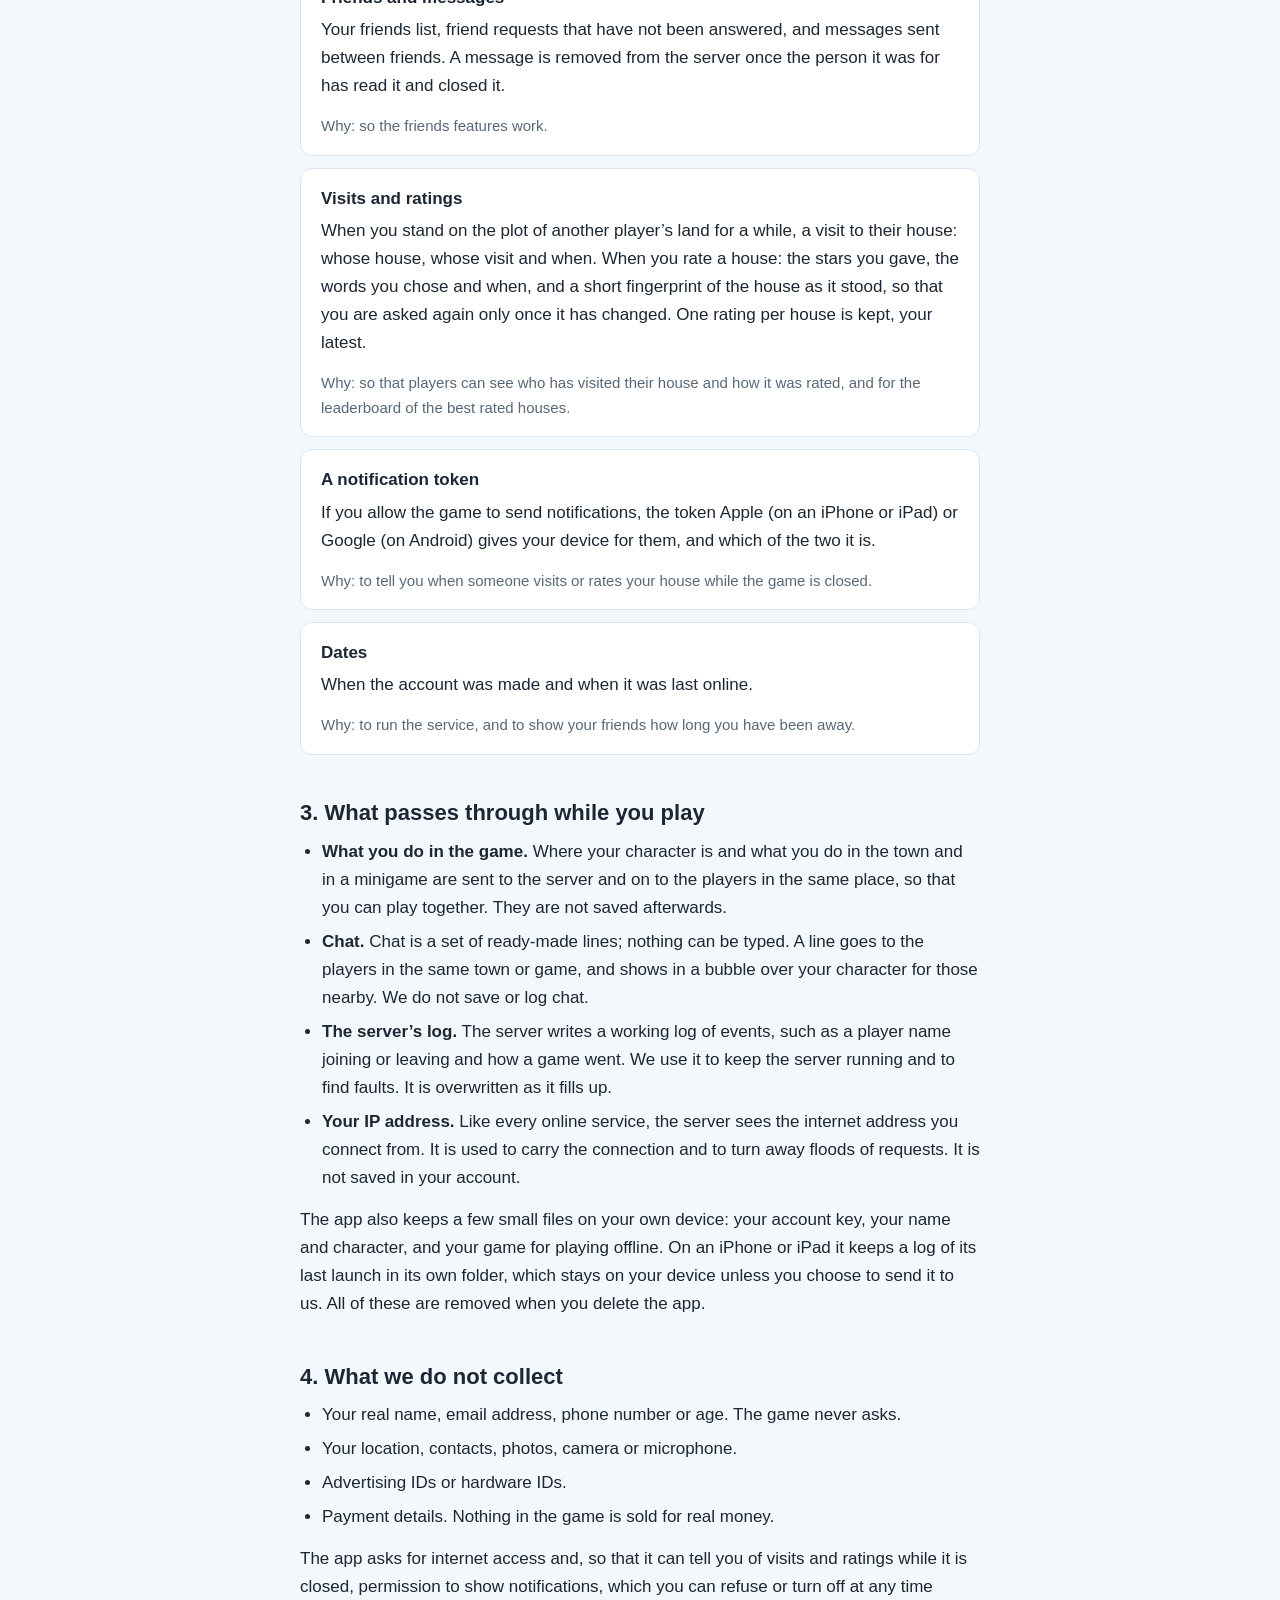
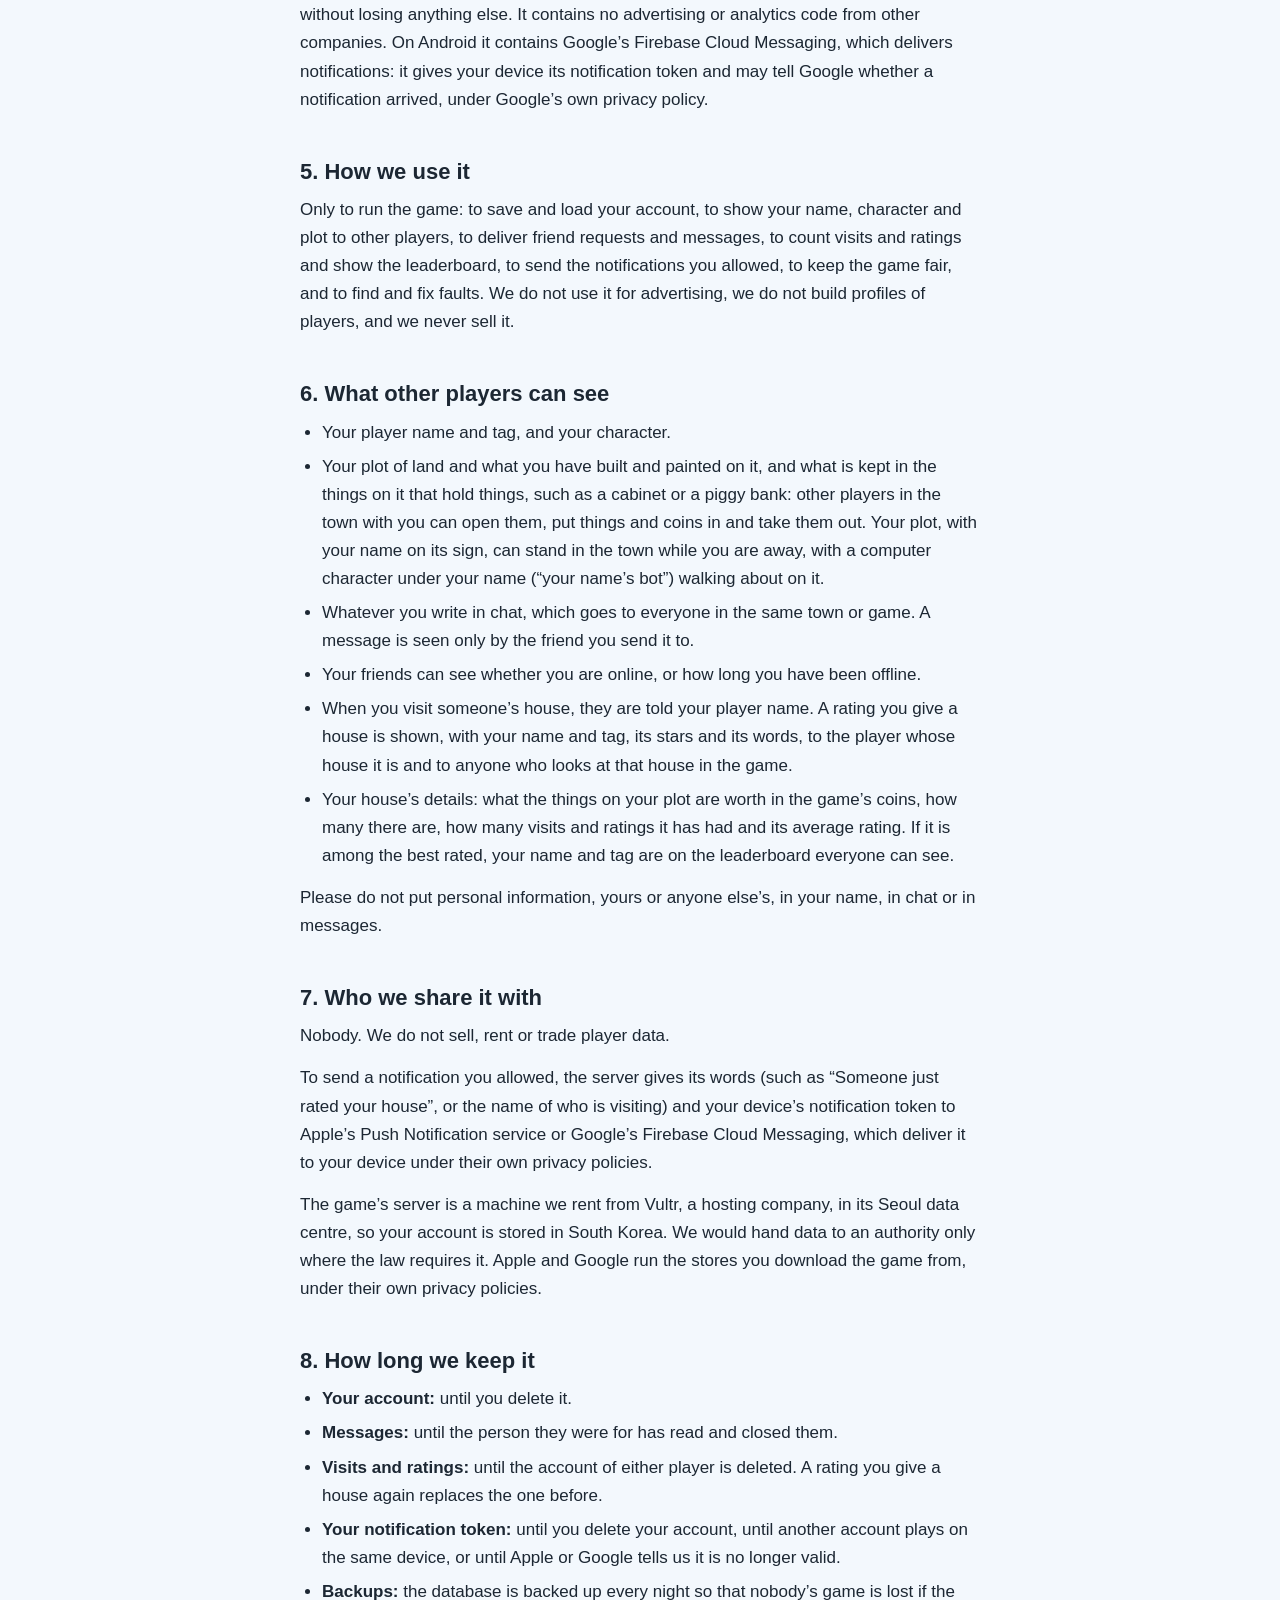
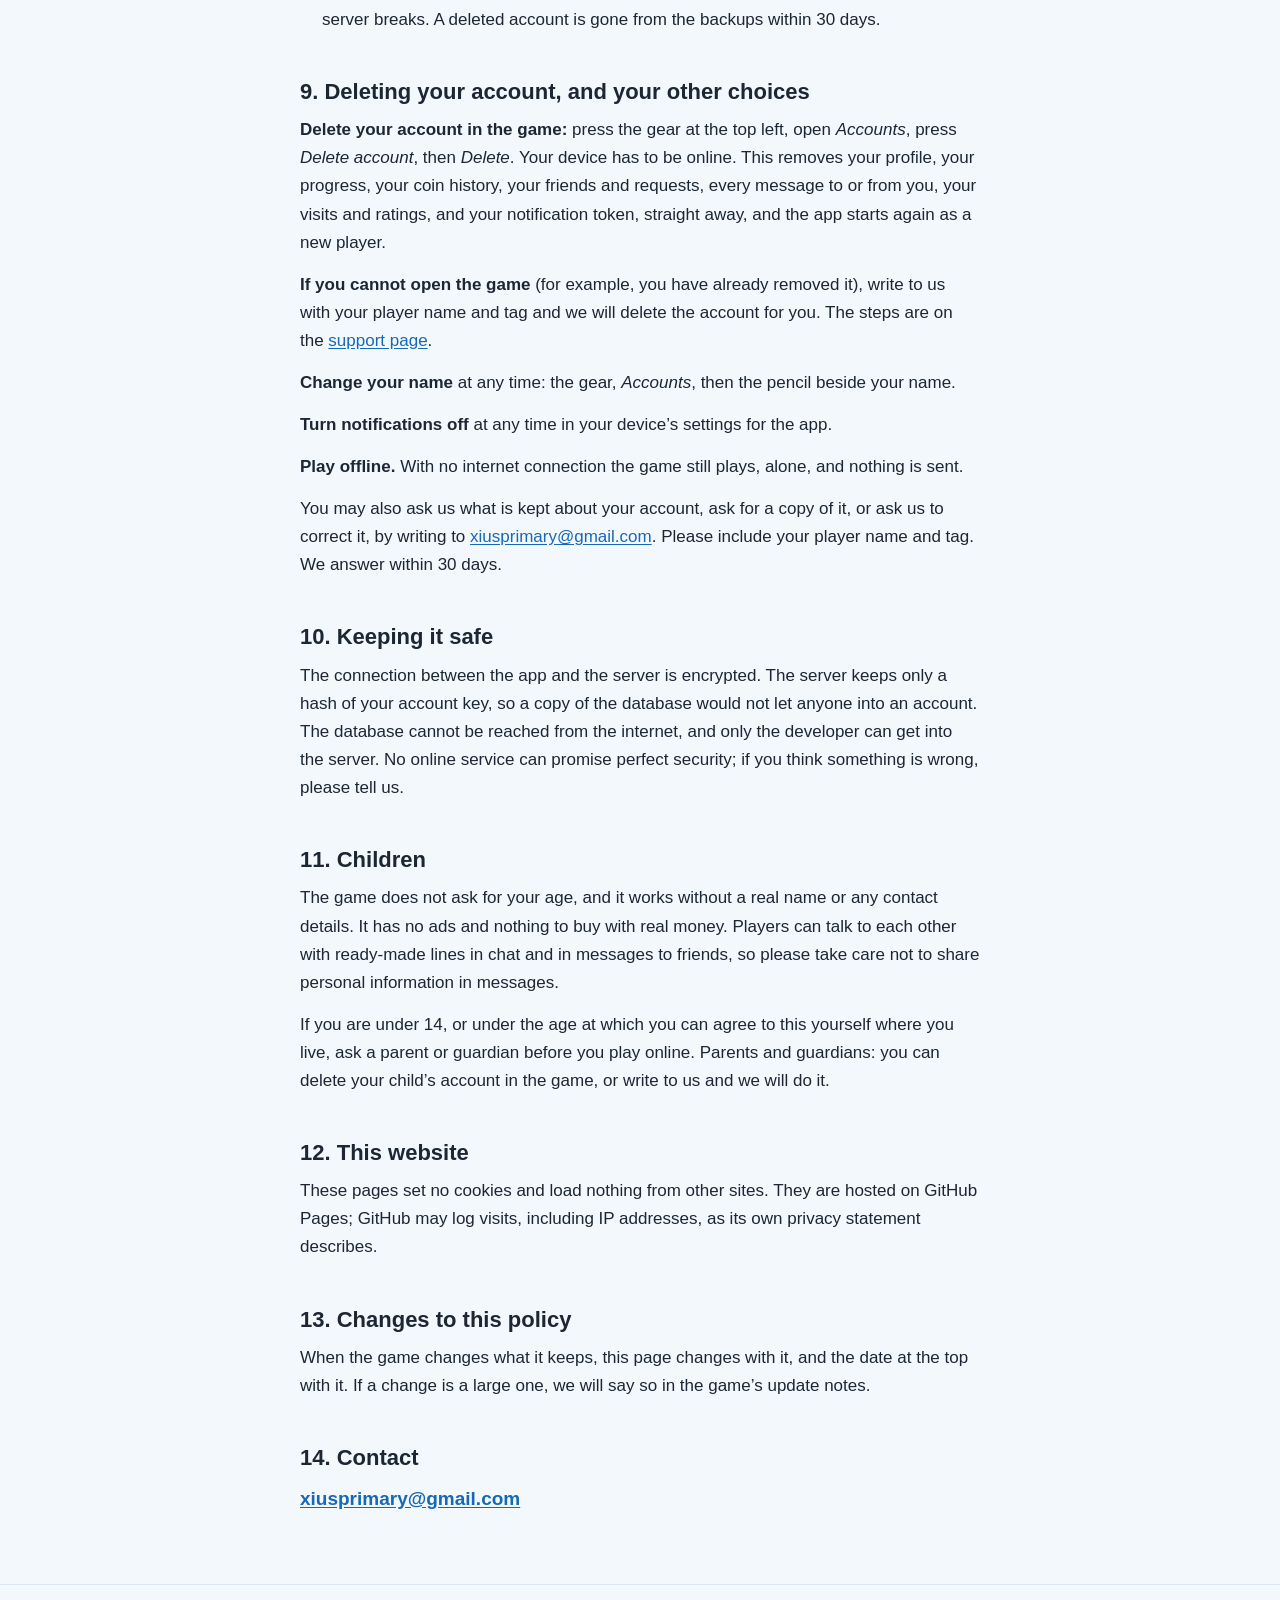
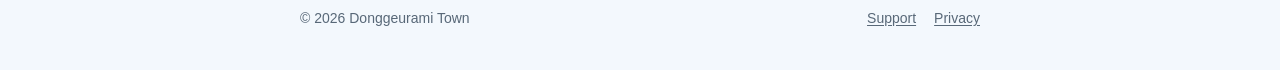
==== commit a1991701: "The privacy policy for what is kept in a cabinet and the like, and the coins in a piggy bank (28 Nov" ====
--- a/privacy.html
+++ b/privacy.html
@@ -23,7 +23,7 @@
   <main>
     <div class="wrap">
       <h1>Privacy Policy</h1>
-      <p class="sub">Donggeurami Town (<span lang="ko">동그라미타운</span>) · Last updated 27 November 2026</p>
+      <p class="sub">Donggeurami Town (<span lang="ko">동그라미타운</span>) · Last updated 28 November 2026</p>
 
       <div class="note">
         <h2>The short version</h2>
@@ -55,7 +55,7 @@
       </div>
       <div class="item">
         <h3>Your progress</h3>
-        <p>Your coins, gems and experience, the things you own, what you have put on your plot of land and how you painted it, and a history of your coins (how many, the reason, such as a game’s fee or prize, and when).</p>
+        <p>Your coins, gems and experience, the things you own, what you have put on your plot of land and how you painted it, what is kept in the things on it that hold things, such as a cabinet or a piggy bank, and a history of your coins (how many, the reason, such as a game’s fee or prize, or coins put in or taken out of a piggy bank, and when).</p>
         <p class="why">Why: to save your game and keep balances right.</p>
       </div>
       <div class="item">
@@ -103,7 +103,7 @@
       <h2 id="seen">6. What other players can see</h2>
       <ul>
         <li>Your player name and tag, and your character.</li>
-        <li>Your plot of land and what you have built and painted on it. Your plot, with your name on its sign, can stand in the town while you are away, with a computer character under your name (“your name’s bot”) walking about on it.</li>
+        <li>Your plot of land and what you have built and painted on it, and what is kept in the things on it that hold things, such as a cabinet or a piggy bank: other players in the town with you can open them, put things and coins in and take them out. Your plot, with your name on its sign, can stand in the town while you are away, with a computer character under your name (“your name’s bot”) walking about on it.</li>
         <li>Whatever you write in chat, which goes to everyone in the same town or game. A message is seen only by the friend you send it to.</li>
         <li>Your friends can see whether you are online, or how long you have been offline.</li>
         <li>When you visit someone’s house, they are told your player name. A rating you give a house is shown, with your name and tag, its stars and its words, to the player whose house it is and to anyone who looks at that house in the game.</li>
